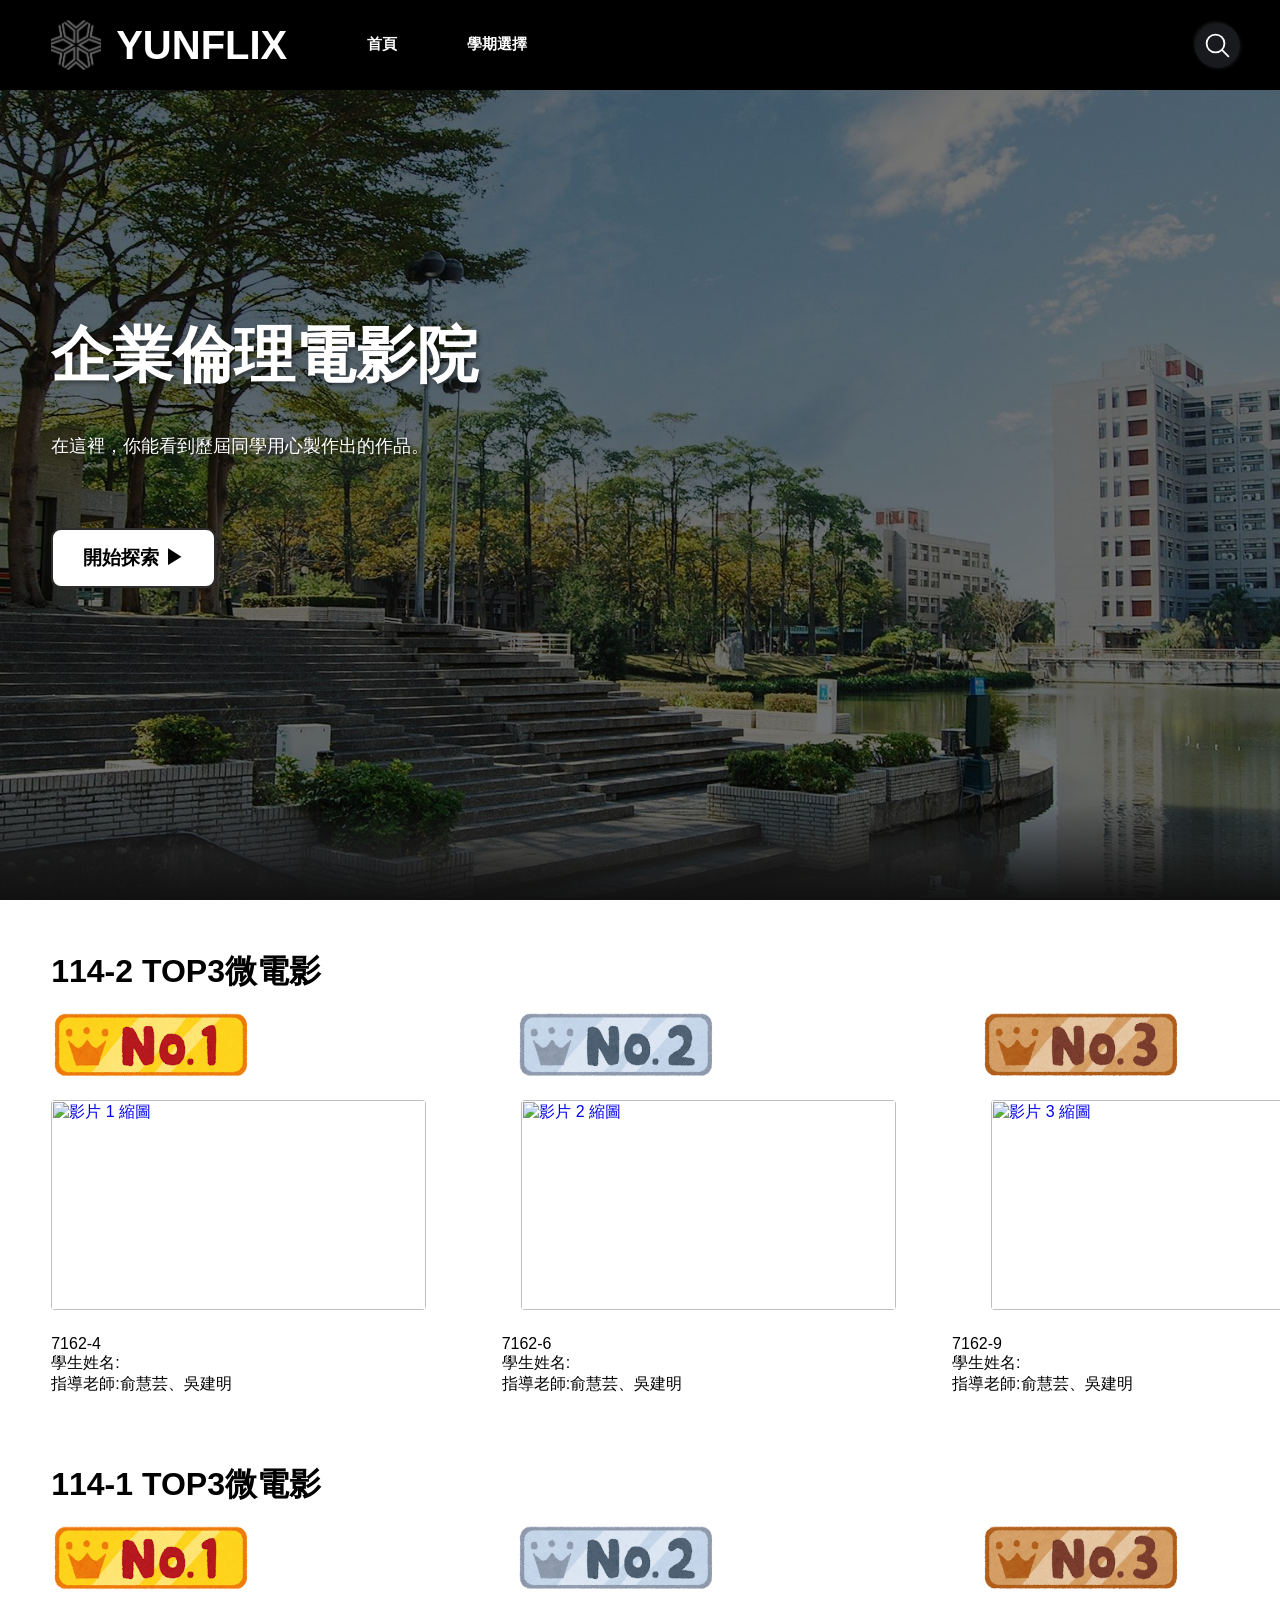
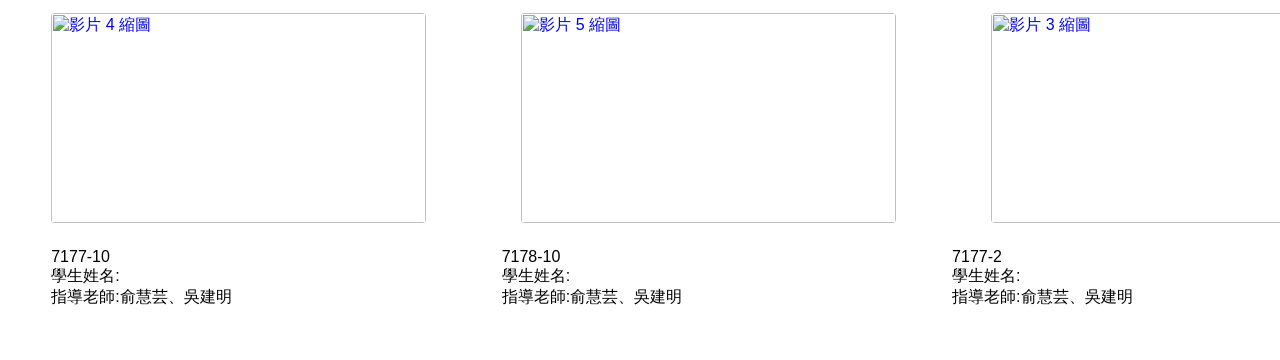
==== 企業倫理/index.html @ 4ac6d9a0 "Add files via upload" ====
<html lang="zh-TW">
<!-- 網頁標題 -->
<head>
    <meta charset="UTF-8">
    <meta name="viewport" content="width=device-width, initial-scale=1.0">
    <title>雲林科技大學企業倫理</title>
    <link rel="stylesheet" href="style_index.css">
</head>
<body>
    <nav id="navbar" class="navbar nav-color">
        <div class="nav-left">
            <img src="NYUST.png" class="logo-pic">
            <h1 class="logo">YUNFLIX</h1>
            <div class="button-style">
                <a href="index.html" button class="nav-button">首頁</a></button>
                <div class="dropdown">
                    <button class="nav-button">學期選擇</button>
                    <div class="dropdown-content">
                        <a href="114-2.html">114-2 學期</a>
                        <a href="114-1.html">114-1 學期</a>
                        <a href="113-2.html">113-2 學期</a>
                        <a href="113-1.html">113-1 學期</a>
                    </div>
                </div>
            </div>
            <div class="container">
                <input type="text" name="text" class="input" required="" placeholder="學期編號、學生姓名、指導老師姓名">
                <div class="icon">
                    <svg xmlns="http://www.w3.org/2000/svg" class="ionicon" viewBox="0 0 512 512">
                    <title>Search</title>
                    <path d="M221.09 64a157.09 157.09 0 10157.09 157.09A157.1 157.1 0 00221.09 64z" fill="none" stroke="currentColor" stroke-miterlimit="10" stroke-width="32"></path>
                    <path fill="none" stroke="currentColor" stroke-linecap="round" stroke-miterlimit="10" stroke-width="32" d="M338.29 338.29L448 448"></path>
                    </svg>
                </div>
            </div>
        </div>
    </nav>
    <header class="hero">
        <div class="hero-content">
            <h2 class="hero-title">企業倫理電影院</h2>
            <p class="hero-description">
                在這裡，你能看到歷屆同學用心製作出的作品。
            </p>
            <div class="hero-button">        
                <button class="boton-elegante">開始探索 ▶</button>
            </div>
        </div>
        <div class="hero-fade-bottom"></div>
    </header>
    <main class="main-content">
        <div class="row">
            <h2>114-2 TOP3微電影</h2>
            <div class="rank-icon">
                <img src="ranking01.png">
                <img src="ranking02.png">
                <img src="ranking03.png">
            </div>
            <div class="row-posters">
                <a href="https://www.youtube.com/watch?v=0iac3_y9o28" target="_blank" class="poster">
                    <img src="https://img.youtube.com/vi/0iac3_y9o28/hqdefault.jpg" alt="影片 1 縮圖">
                </a>
                <a href="https://www.youtube.com/watch?v=hnkVK4Vulpc" target="_blank" class="poster">
                    <img src="https://img.youtube.com/vi/hnkVK4Vulpc/hqdefault.jpg" alt="影片 2 縮圖">
                </a>
                <a href=https://www.youtube.com/watch?v=MMU4otiBTv4" target="_blank" class="poster">
                    <img src="https://img.youtube.com/vi/MMU4otiBTv4/hqdefault.jpg" alt="影片 3 縮圖">
                </a>
            </div>
            <div class="row-text">
                <p>7162-4
                <br>學生姓名:
                <br>指導老師:俞慧芸、吳建明</p>
                <p>7162-6
                <br>學生姓名:
                <br>指導老師:俞慧芸、吳建明</p>
                <p>7162-9
                <br>學生姓名:
                <br>指導老師:俞慧芸、吳建明</p>
            </div>
            <h2>114-1 TOP3微電影</h2>
            <div class="rank-icon">
                <img src="ranking01.png">
                <img src="ranking02.png">
                <img src="ranking03.png">
            </div>
            <div class="row-posters">
                <a href="https://www.youtube.com/watch?v=oFm83JUQUEs" target="_blank" class="poster">
                    <img src="https://img.youtube.com/vi/oFm83JUQUEs/hqdefault.jpg" alt="影片 4 縮圖">
                </a>
                <a href="https://www.youtube.com/watch?v=_SHQ0mOnX38" target="_blank" class="poster">
                    <img src="https://img.youtube.com/vi/_SHQ0mOnX38/hqdefault.jpg" alt="影片 5 縮圖">
                </a>
                <a href="https://www.youtube.com/watch?v=GKatRXmMfS0" target="_blank" class="poster">
                    <img src="https://img.youtube.com/vi/GKatRXmMfS0/hqdefault.jpg" alt="影片 3 縮圖">
                </a>
            </div>
            <div class="row-text">
                <p>7177-10
                <br>學生姓名:
                <br>指導老師:俞慧芸、吳建明</p>
                <p>7178-10
                <br>學生姓名:
                <br>指導老師:俞慧芸、吳建明</p>
                <p>7177-2
                <br>學生姓名:
                <br>指導老師:俞慧芸、吳建明</p>
            </div>
        </div>
    </main>
    <script src="script_index.js"></script>
</body>
</html>
---- 企業倫理/style_index.css ----
/* 全域視窗調整 */
* {
    margin: 0;
    padding: 0;
    box-sizing: border-box;
}
/* 全域風格設定 */
body {
    font-family: 'Helvetica Neue', Helvetica, Arial, sans-serif;
    background-color: white;
    color: black;
}
/* 導覽列布局 */
.navbar {
    position: fixed;
    top: 0;
    width: 100%;
    padding: 20px 4%;
    display: flex;
    justify-content: space-between;
    align-items: center;
    z-index: 100;
    transition: background-color 0.3s ease;
}
/* 導覽列風格 */
.navbar.nav-color {
    background-color: black;
}
/* LOGO和選單布局 */
.nav-left {
    display: flex;
    align-items: center;
}
/* LOGO圖片風格 */
.logo-pic {
    width: 50px;      
    height: 50px;    
    margin-right: 15px; 
    object-fit: contain; 
}
/* LOGO文字風格 */
.logo {
    color: white;
    font-size: 2.5rem;
    font-weight: bold;
    margin-right: 40px;
    cursor: pointer;
}
/* 按鈕風格 */
.nav-button {
  color: white;
  text-decoration: none;
  font-size: 15px;
  border: none;
  background: none;
  font-weight: 600;
  font-family: 'Poppins', sans-serif;
}

.nav-button::before {
  margin-left: auto;
}

.nav-button::after {
  content: '';
  width: 0%;
  height: 2px;
  background: #ffffff;
  display: block;
  transition: 0.5s;
}

.nav-button:hover::after{
  width: 100%;
}
.button-style{
    display: flex;
    gap: 70px; 
    margin-left: 40px;
}
.dropdown {
    position: relative;
    display: inline-block;
}


.dropdown-content {
    display: none;
    position: absolute;
    background-color: #191A1E;
    min-width: 140px;          
    box-shadow: 0px 8px 16px rgba(0, 0, 0, 0.5); 
    border-radius: 8px;        
    z-index: 100;              
    margin-top: 5px;          
}

.dropdown-content a {
    color: white;
    padding: 12px 16px;
    text-decoration: none;
    display: block;
    font-size: 14px;
    transition: 0.2s; 
}

.dropdown-content a:hover {
    background-color: #333333;
    border-radius: 8px; 
}

.dropdown:hover .dropdown-content {
    display: block;
}
/* 搜尋欄 */
.container {
  position: absolute; 
  right: 40px;
  --size-button: 45px;
  color: white;
}

.input {
  padding-left: var(--size-button);
  height: var(--size-button);
  font-size: 15px;
  border: none;
  color: #fff;
  outline: none;
  width: var(--size-button);
  transition: all ease 0.3s;
  background-color: #191A1E;
  box-shadow: 1.5px 1.5px 3px #0e0e0e, -1.5px -1.5px 3px rgb(95 94 94 / 25%), inset 0px 0px 0px #0e0e0e, inset 0px -0px 0px #5f5e5e;
  border-radius: 50px;
  cursor: pointer;
}

.input:focus,
.input:not(:invalid) {
  width: 320px;
  cursor: text;
  box-shadow: 0px 0px 0px #0e0e0e, 0px 0px 0px rgb(95 94 94 / 25%), inset 1.5px 1.5px 3px #0e0e0e, inset -1.5px -1.5px 3px #5f5e5e;
}

.input:focus + .icon,
.input:not(:invalid) + .icon {
  pointer-events: all;
  cursor: pointer;
}

.container .icon {
  position: absolute;
  width: var(--size-button);
  height: var(--size-button);
  top: 0;
  left: 0;
  padding: 8px;
  pointer-events: none;
}

.container .icon svg {
  width: 100%;
  height: 100%;
}
/* hover視窗調整 */
.hero {
    position: relative;
    height: 100vh;
    background-image: url('NYUST.jpg'); 
    background-size: cover;
    background-position: center center;
    object-fit: contain;
}
/* hover所有風格 */
.hero-content {
    position: absolute;
    top: 35%;
    left: 4%;
    max-width: 500px;
    z-index: 2;
}
/* 針對hover裡的標題風格 */
.hero-title {
    font-size: 3.8rem;
    font-weight: 800;
    margin-bottom: 0.5rem;
    color: white;
    margin-bottom: 2rem;
    text-shadow: 2px 2px 4px rgba(0,0,0,0.45);
    
}
/*hover簡介風格 */
.hero-description {
    font-size: 1.1rem;
    line-height: 2;
    margin-bottom: 1.5rem;
    color: white;
    text-shadow: 2px 2px 4px rgba(0,0,0,0.45);
}
/* hero播放鍵位置 */
.hero-button{
    position: absolute; 
    bottom: -100px;
}
/* hero播放鍵風格 */
.boton-elegante {
  padding: 15px 30px;
  border: 2px solid #2c2c2c;
  background-color: #ffffff;
  color: #000000;
  font-size: 1.2rem;
  cursor: pointer;
  border-radius: 10px;
  transition: all 0.4s ease;
  outline: none;
  position: relative;
  overflow: hidden;
  font-weight: bold;
}

.boton-elegante::after {
  content: "";
  position: absolute;
  top: 0;
  left: 0;
  width: 100%;
  height: 100%;
  transform: scale(0);
  transition: transform 0.5s ease;
}

.boton-elegante:hover::after {
  transform: scale(4);
}

.boton-elegante:hover {
  border-color: #666666;
  background: #dedede;
}
/* hover底部漸變 */
.hero-fade-bottom {
    position: absolute;
    bottom: 0;
    width: 100%;
    height: 6rem;
    background-image: linear-gradient(
        180deg,
        transparent,
        rgba(37, 37, 37, 0.61),
        #111
    );
}
/* 片單列視窗調整 */
.main-content {
    padding: 0 4%;
    margin-top: 50px;
    position: relative;
    z-index: 3;
}
/* 片單和片單之間間距 */
.row {
    margin-bottom: 2rem;
}
/* 片單標題風格 */
.row h2 {
    font-size: 2rem;
    margin-top: 3rem;
    margin-bottom: 1rem;
}
.rank-icon{
    display: flex;
    gap: 265px;
}
.rank-icon img{
    width: 200px;
    height:70px;
}
/* 片單格式 */
.row-posters {
    display: flex;
    padding: 20px 0;
    gap: 95px;
    scroll-behavior: smooth;
    margin-bottom:0
}

/* 海報風格 */
.poster {
    min-width: 375px;
    height: 210px;
    border-radius: 4px;
    transition: transform 450ms;
    cursor: pointer;
    overflow: hidden; 
    display: block;
}
.poster img {
    width: 100%;
    height: 100%;
    object-fit: cover; /* 讓圖片自動裁切、填滿框框且不變形 */
    display: block;
}  
/* 海報滑鼠懸停特效 */
.poster:hover {
    transform: scale(1.08); 
    color: white;
    box-shadow: 0 4px 15px rgba(0,0,0,0.5);
}
.row-text{
    display: flex;
    padding: 5px 0 20px 0;
    gap:270px;
}
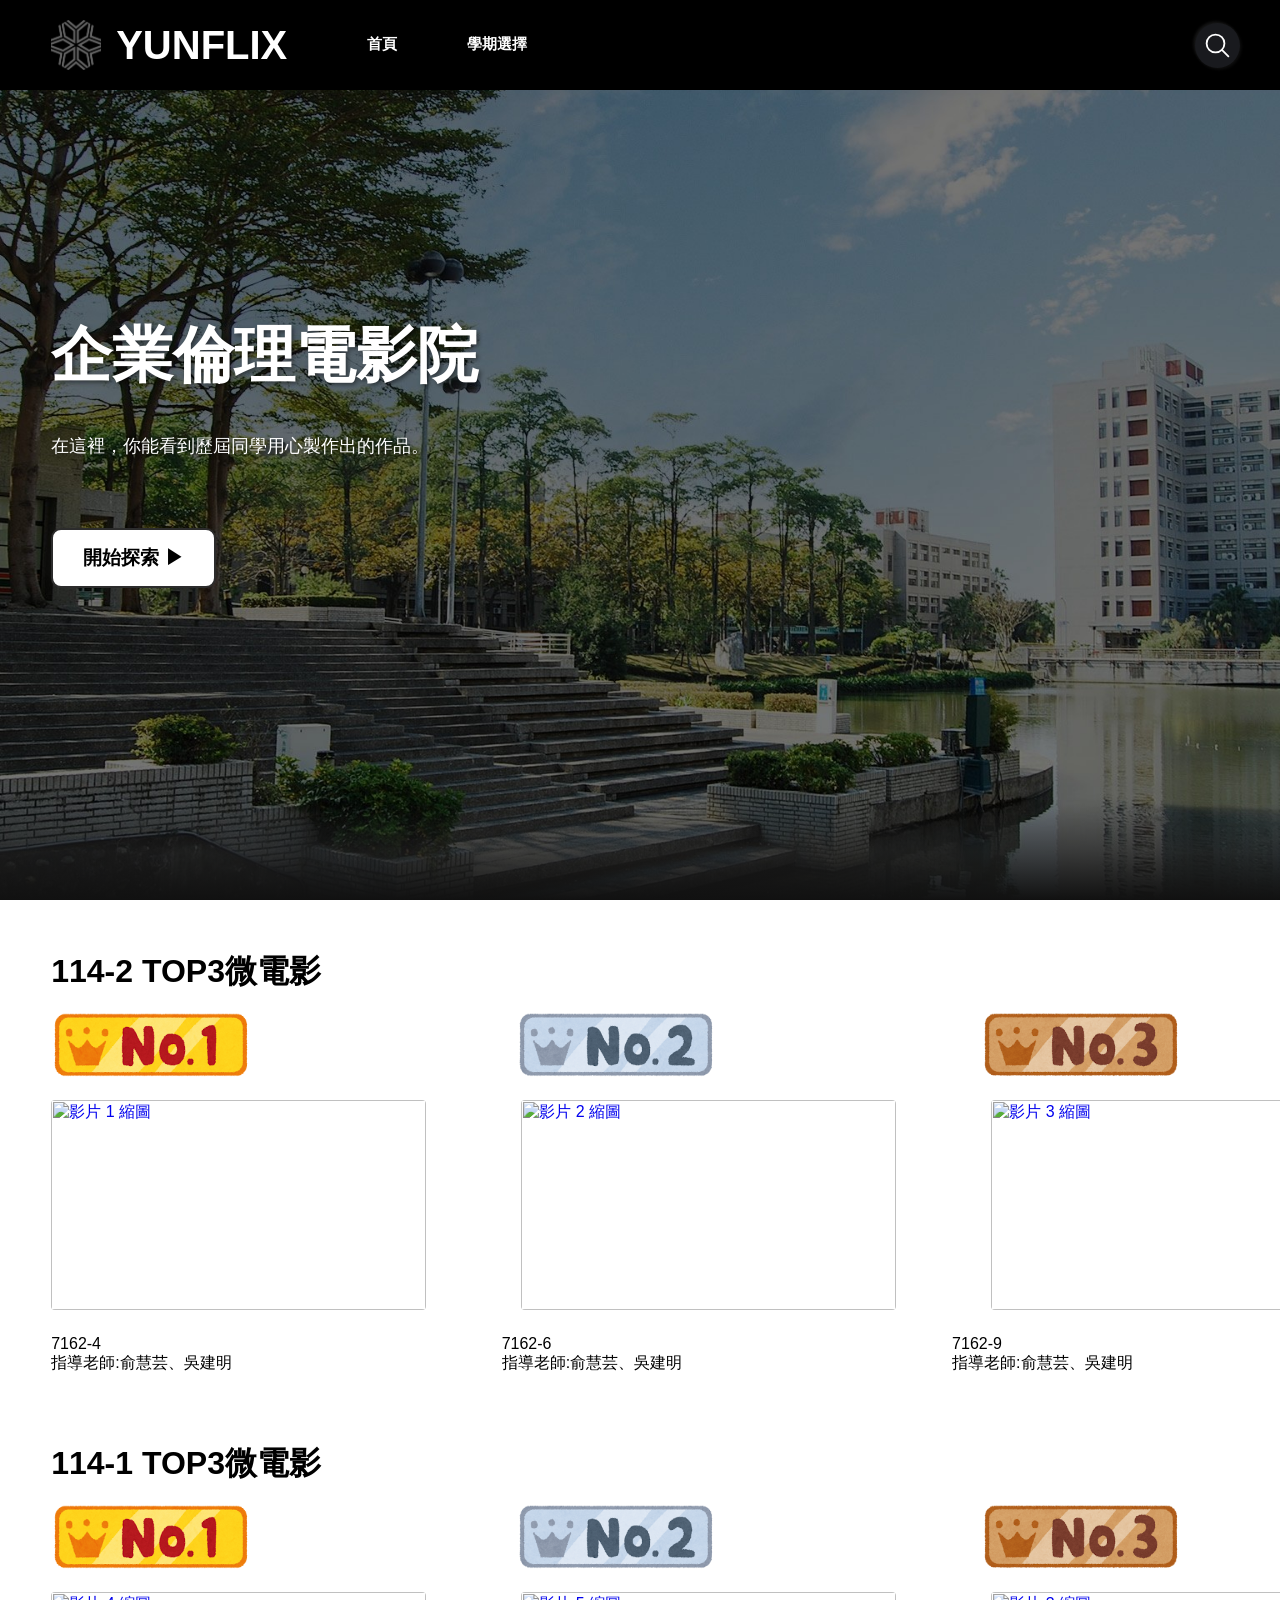
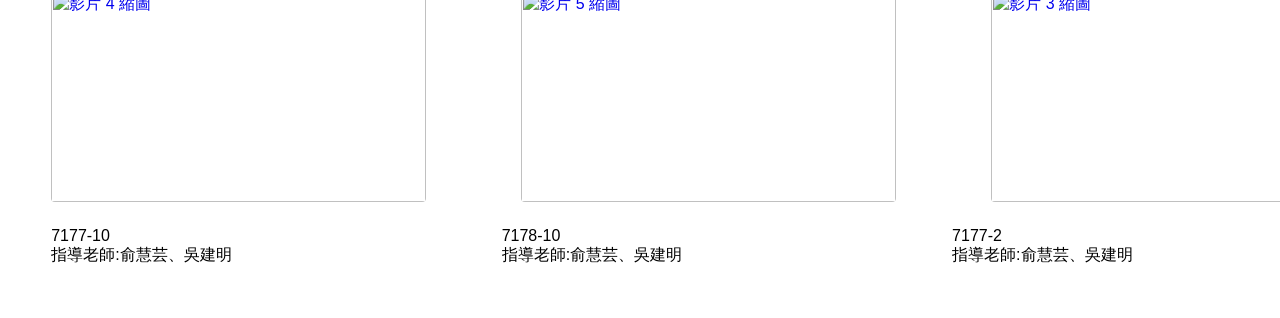
==== commit c75cc7b5: "Update index.html" ====
--- a/企業倫理/index.html
+++ b/企業倫理/index.html
@@ -18,8 +18,6 @@
                     <div class="dropdown-content">
                         <a href="114-2.html">114-2 學期</a>
                         <a href="114-1.html">114-1 學期</a>
-                        <a href="113-2.html">113-2 學期</a>
-                        <a href="113-1.html">113-1 學期</a>
                     </div>
                 </div>
             </div>
@@ -68,13 +66,10 @@
             </div>
             <div class="row-text">
                 <p>7162-4
-                <br>學生姓名:
                 <br>指導老師:俞慧芸、吳建明</p>
                 <p>7162-6
-                <br>學生姓名:
                 <br>指導老師:俞慧芸、吳建明</p>
                 <p>7162-9
-                <br>學生姓名:
                 <br>指導老師:俞慧芸、吳建明</p>
             </div>
             <h2>114-1 TOP3微電影</h2>
@@ -96,13 +91,10 @@
             </div>
             <div class="row-text">
                 <p>7177-10
-                <br>學生姓名:
                 <br>指導老師:俞慧芸、吳建明</p>
                 <p>7178-10
-                <br>學生姓名:
                 <br>指導老師:俞慧芸、吳建明</p>
                 <p>7177-2
-                <br>學生姓名:
                 <br>指導老師:俞慧芸、吳建明</p>
             </div>
         </div>
@@ -110,4 +102,4 @@
     <script src="script_index.js"></script>
 </body>
 </html>
-    +    
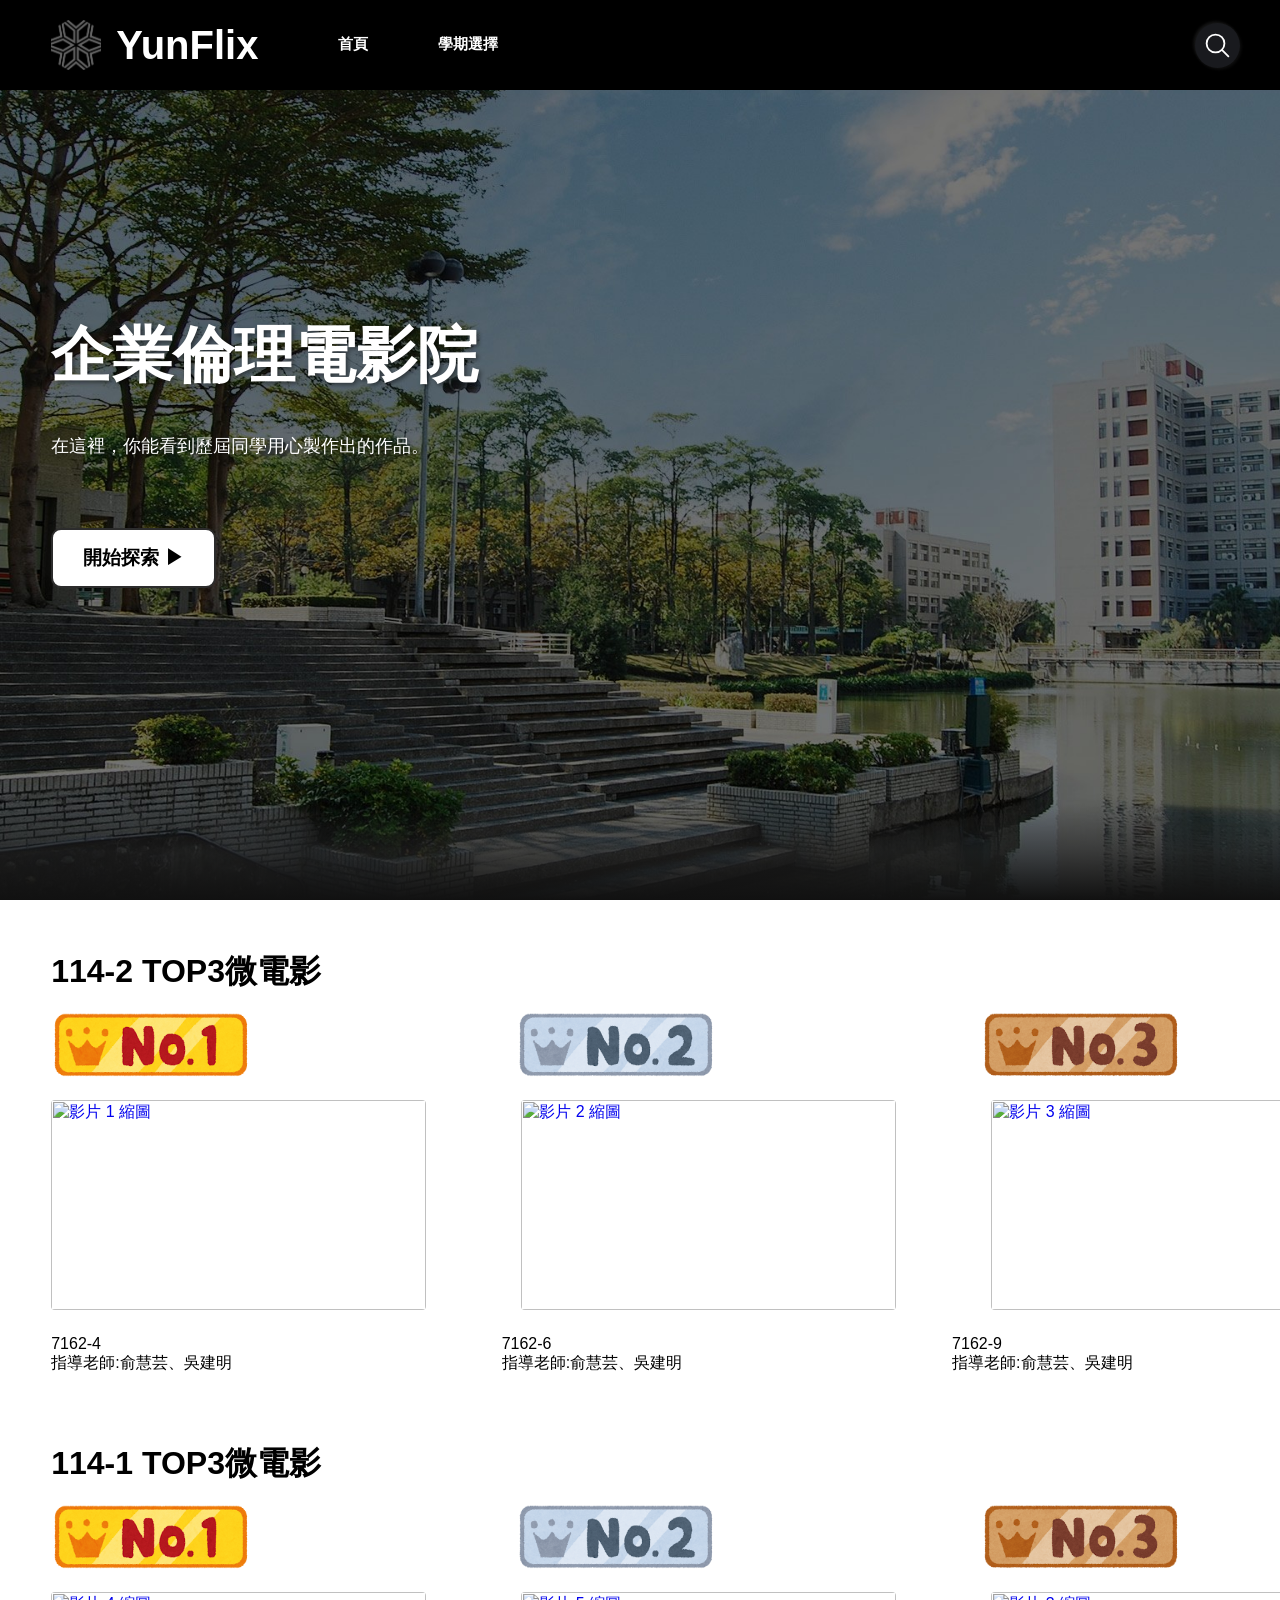
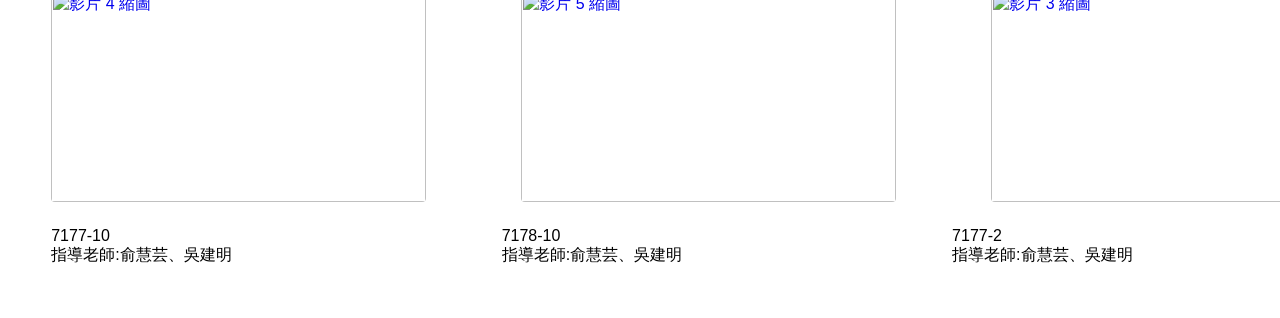
==== commit 6ff7d165: "Update index.html" ====
--- a/企業倫理/index.html
+++ b/企業倫理/index.html
@@ -10,7 +10,7 @@
     <nav id="navbar" class="navbar nav-color">
         <div class="nav-left">
             <img src="NYUST.png" class="logo-pic">
-            <h1 class="logo">YUNFLIX</h1>
+            <h1 class="logo">YunFlix</h1>
             <div class="button-style">
                 <a href="index.html" button class="nav-button">首頁</a></button>
                 <div class="dropdown">
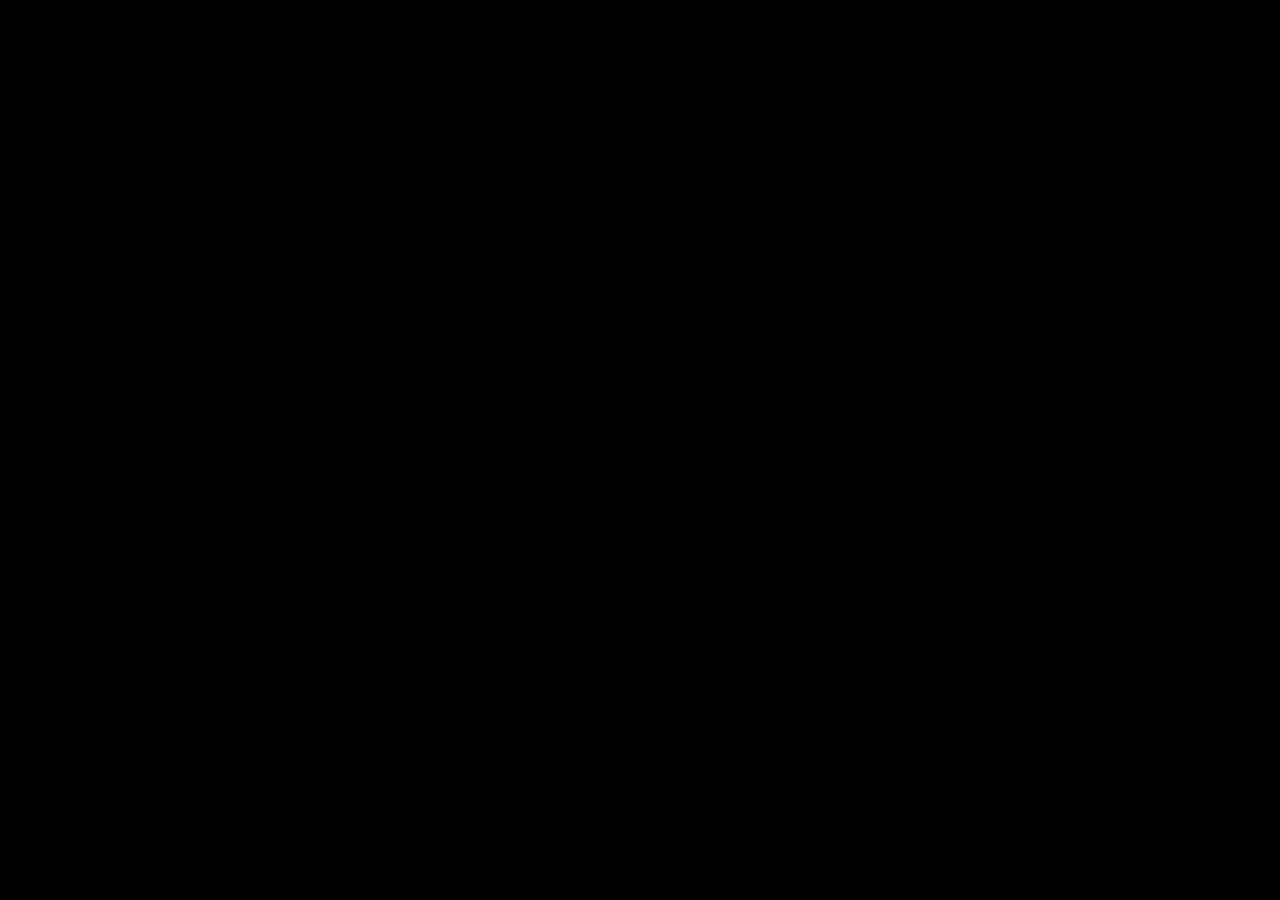
==== commit 552a9368: "Add files via upload" ====
--- a/企業倫理/index.html
+++ b/企業倫理/index.html
@@ -1,5 +1,4 @@
 <html lang="zh-TW">
-<!-- 網頁標題 -->
 <head>
     <meta charset="UTF-8">
     <meta name="viewport" content="width=device-width, initial-scale=1.0">
@@ -7,99 +6,36 @@
     <link rel="stylesheet" href="style_index.css">
 </head>
 <body>
-    <nav id="navbar" class="navbar nav-color">
-        <div class="nav-left">
-            <img src="NYUST.png" class="logo-pic">
-            <h1 class="logo">YunFlix</h1>
-            <div class="button-style">
-                <a href="index.html" button class="nav-button">首頁</a></button>
-                <div class="dropdown">
-                    <button class="nav-button">學期選擇</button>
-                    <div class="dropdown-content">
-                        <a href="114-2.html">114-2 學期</a>
-                        <a href="114-1.html">114-1 學期</a>
-                    </div>
-                </div>
-            </div>
-            <div class="container">
-                <input type="text" name="text" class="input" required="" placeholder="學期編號、學生姓名、指導老師姓名">
-                <div class="icon">
-                    <svg xmlns="http://www.w3.org/2000/svg" class="ionicon" viewBox="0 0 512 512">
-                    <title>Search</title>
-                    <path d="M221.09 64a157.09 157.09 0 10157.09 157.09A157.1 157.1 0 00221.09 64z" fill="none" stroke="currentColor" stroke-miterlimit="10" stroke-width="32"></path>
-                    <path fill="none" stroke="currentColor" stroke-linecap="round" stroke-miterlimit="10" stroke-width="32" d="M338.29 338.29L448 448"></path>
-                    </svg>
-                </div>
-            </div>
+
+    <!-- 開場動畫 -->
+    <div id="intro-screen">
+        <div class="intro-container">
+            <!-- 替換這裡的 src 路徑，放上你的 Logo 圖片 -->
+            <img src="NYUST.png" alt="Logo">
+            <span class="intro-text">YunFlix</span>
         </div>
-    </nav>
-    <header class="hero">
-        <div class="hero-content">
-            <h2 class="hero-title">企業倫理電影院</h2>
-            <p class="hero-description">
-                在這裡，你能看到歷屆同學用心製作出的作品。
-            </p>
-            <div class="hero-button">        
-                <button class="boton-elegante">開始探索 ▶</button>
-            </div>
+    </div>
+
+    <!-- 選擇頁面 -->
+    <div id="selection-screen">
+        <div class="selection-logo">
+            <!-- 選單上的靜態 Logo，一樣把 src 替換掉 -->
+            <img src="NYUST.png" alt="Logo">
+            <span>YunFlix</span>
         </div>
-        <div class="hero-fade-bottom"></div>
-    </header>
-    <main class="main-content">
-        <div class="row">
-            <h2>114-2 TOP3微電影</h2>
-            <div class="rank-icon">
-                <img src="ranking01.png">
-                <img src="ranking02.png">
-                <img src="ranking03.png">
-            </div>
-            <div class="row-posters">
-                <a href="https://www.youtube.com/watch?v=0iac3_y9o28" target="_blank" class="poster">
-                    <img src="https://img.youtube.com/vi/0iac3_y9o28/hqdefault.jpg" alt="影片 1 縮圖">
-                </a>
-                <a href="https://www.youtube.com/watch?v=hnkVK4Vulpc" target="_blank" class="poster">
-                    <img src="https://img.youtube.com/vi/hnkVK4Vulpc/hqdefault.jpg" alt="影片 2 縮圖">
-                </a>
-                <a href=https://www.youtube.com/watch?v=MMU4otiBTv4" target="_blank" class="poster">
-                    <img src="https://img.youtube.com/vi/MMU4otiBTv4/hqdefault.jpg" alt="影片 3 縮圖">
-                </a>
-            </div>
-            <div class="row-text">
-                <p>7162-4
-                <br>指導老師:俞慧芸、吳建明</p>
-                <p>7162-6
-                <br>指導老師:俞慧芸、吳建明</p>
-                <p>7162-9
-                <br>指導老師:俞慧芸、吳建明</p>
-            </div>
-            <h2>114-1 TOP3微電影</h2>
-            <div class="rank-icon">
-                <img src="ranking01.png">
-                <img src="ranking02.png">
-                <img src="ranking03.png">
-            </div>
-            <div class="row-posters">
-                <a href="https://www.youtube.com/watch?v=oFm83JUQUEs" target="_blank" class="poster">
-                    <img src="https://img.youtube.com/vi/oFm83JUQUEs/hqdefault.jpg" alt="影片 4 縮圖">
-                </a>
-                <a href="https://www.youtube.com/watch?v=_SHQ0mOnX38" target="_blank" class="poster">
-                    <img src="https://img.youtube.com/vi/_SHQ0mOnX38/hqdefault.jpg" alt="影片 5 縮圖">
-                </a>
-                <a href="https://www.youtube.com/watch?v=GKatRXmMfS0" target="_blank" class="poster">
-                    <img src="https://img.youtube.com/vi/GKatRXmMfS0/hqdefault.jpg" alt="影片 3 縮圖">
-                </a>
-            </div>
-            <div class="row-text">
-                <p>7177-10
-                <br>指導老師:俞慧芸、吳建明</p>
-                <p>7178-10
-                <br>指導老師:俞慧芸、吳建明</p>
-                <p>7177-2
-                <br>指導老師:俞慧芸、吳建明</p>
-            </div>
+        
+        <div class="button-group">
+            <a href="cindex.html" class="btn">電腦版</a>
+            <a href="mobile.html" class="btn">手機版</a>
         </div>
-    </main>
-    <script src="script_index.js"></script>
+    </div>
+
+    <script>
+        // 設定 2.6 秒後，將動畫圖層完全隱藏，確保下方的按鈕可以被點擊
+        setTimeout(function() {
+            document.getElementById('intro-screen').style.display = 'none';
+        }, 2600);
+    </script>
+
 </body>
-</html>
-    
+</html>
--- a/企業倫理/style_index.css
+++ b/企業倫理/style_index.css
@@ -1,313 +1,92 @@
-/* 全域視窗調整 */
-* {
+body {
     margin: 0;
-    padding: 0;
-    box-sizing: border-box;
+    background-color: #111;
+    color: white;
+    font-family: 'Helvetica Neue', Helvetica, Arial, sans-serif;
+    overflow: hidden; /* 防止動畫過程中出現捲軸 */
 }
-/* 全域風格設定 */
-body {
-    font-family: 'Helvetica Neue', Helvetica, Arial, sans-serif;
+
+#intro-screen {
+    position: fixed;
+    top: 0;
+    left: 0;
+    width: 100vw;
+    height: 100vh;
+    background-color: black;
+    display: flex;
+    justify-content: center;
+    align-items: center;
+    z-index: 9999; 
+}
+
+.intro-container {
+    display: flex;
+    align-items: center;
+    gap: 15px;     
+    animation: holdAndZoom 3s cubic-bezier(0.5, 0, 0.1, 1) forwards; 
+}
+
+.intro-container img {
+    width: 75px; 
+    height: 75px;
+    object-fit: contain;
+}
+
+.intro-text {
+    font-size: 3.5rem;
+    font-weight: 800;
+    letter-spacing: 2px;
+    color: white; 
+}
+
+@keyframes holdAndZoom {
+    0%   { transform: scale(0.8); opacity: 0; }  /* 0秒：一開始縮小透明 */
+    33%  { transform: scale(1); opacity: 1; }    /* 第 1 秒：漸進浮現完成 */
+    66%  { transform: scale(1); opacity: 1; }    /* 第 2 秒：靜止停留結束 */
+    73%  { transform: scale(0.95); opacity: 1; } /* 稍微蓄力向後縮 */
+    100% { transform: scale(30); opacity: 0; }   /* 第 3 秒：瞬間暴衝放大並消失 */
+}
+
+#selection-screen {
+    display: flex;
+    flex-direction: column;
+    align-items: center;
+    justify-content: center;
+    height: 100vh;
+    opacity: 0; 
+    animation: fadeIn 1s ease-out 2.8s forwards; 
+}
+
+@keyframes fadeIn {
+    to { opacity: 1; }
+}
+        
+.selection-logo {
+    display: flex;
+    align-items: center;
+    gap: 15px;
+    margin-bottom: 20px;
+}
+.selection-logo img { width: 75px; height: 75px; object-fit: contain; }
+.selection-logo span { font-size: 3rem; font-weight: bold; }
+
+.subtitle { margin-bottom: 30px; color: #aaa; font-size: 1.1rem; }
+.button-group { display: flex; flex-direction: column; gap: 20px; }
+.btn {
+    display: inline-block;
+    padding: 15px 50px;
+    font-size: 1.2rem;
+    font-weight: bold;
+    color: white;
+    background-color: #333;
+    text-decoration: none;
+    border-radius: 8px;
+    border: 2px solid #555;
+    text-align: center;
+    transition: 0.3s;
+}
+.btn:hover {
     background-color: white;
     color: black;
-}
-/* 導覽列布局 */
-.navbar {
-    position: fixed;
-    top: 0;
-    width: 100%;
-    padding: 20px 4%;
-    display: flex;
-    justify-content: space-between;
-    align-items: center;
-    z-index: 100;
-    transition: background-color 0.3s ease;
-}
-/* 導覽列風格 */
-.navbar.nav-color {
-    background-color: black;
-}
-/* LOGO和選單布局 */
-.nav-left {
-    display: flex;
-    align-items: center;
-}
-/* LOGO圖片風格 */
-.logo-pic {
-    width: 50px;      
-    height: 50px;    
-    margin-right: 15px; 
-    object-fit: contain; 
-}
-/* LOGO文字風格 */
-.logo {
-    color: white;
-    font-size: 2.5rem;
-    font-weight: bold;
-    margin-right: 40px;
-    cursor: pointer;
-}
-/* 按鈕風格 */
-.nav-button {
-  color: white;
-  text-decoration: none;
-  font-size: 15px;
-  border: none;
-  background: none;
-  font-weight: 600;
-  font-family: 'Poppins', sans-serif;
-}
-
-.nav-button::before {
-  margin-left: auto;
-}
-
-.nav-button::after {
-  content: '';
-  width: 0%;
-  height: 2px;
-  background: #ffffff;
-  display: block;
-  transition: 0.5s;
-}
-
-.nav-button:hover::after{
-  width: 100%;
-}
-.button-style{
-    display: flex;
-    gap: 70px; 
-    margin-left: 40px;
-}
-.dropdown {
-    position: relative;
-    display: inline-block;
-}
-
-
-.dropdown-content {
-    display: none;
-    position: absolute;
-    background-color: #191A1E;
-    min-width: 140px;          
-    box-shadow: 0px 8px 16px rgba(0, 0, 0, 0.5); 
-    border-radius: 8px;        
-    z-index: 100;              
-    margin-top: 5px;          
-}
-
-.dropdown-content a {
-    color: white;
-    padding: 12px 16px;
-    text-decoration: none;
-    display: block;
-    font-size: 14px;
-    transition: 0.2s; 
-}
-
-.dropdown-content a:hover {
-    background-color: #333333;
-    border-radius: 8px; 
-}
-
-.dropdown:hover .dropdown-content {
-    display: block;
-}
-/* 搜尋欄 */
-.container {
-  position: absolute; 
-  right: 40px;
-  --size-button: 45px;
-  color: white;
-}
-
-.input {
-  padding-left: var(--size-button);
-  height: var(--size-button);
-  font-size: 15px;
-  border: none;
-  color: #fff;
-  outline: none;
-  width: var(--size-button);
-  transition: all ease 0.3s;
-  background-color: #191A1E;
-  box-shadow: 1.5px 1.5px 3px #0e0e0e, -1.5px -1.5px 3px rgb(95 94 94 / 25%), inset 0px 0px 0px #0e0e0e, inset 0px -0px 0px #5f5e5e;
-  border-radius: 50px;
-  cursor: pointer;
-}
-
-.input:focus,
-.input:not(:invalid) {
-  width: 320px;
-  cursor: text;
-  box-shadow: 0px 0px 0px #0e0e0e, 0px 0px 0px rgb(95 94 94 / 25%), inset 1.5px 1.5px 3px #0e0e0e, inset -1.5px -1.5px 3px #5f5e5e;
-}
-
-.input:focus + .icon,
-.input:not(:invalid) + .icon {
-  pointer-events: all;
-  cursor: pointer;
-}
-
-.container .icon {
-  position: absolute;
-  width: var(--size-button);
-  height: var(--size-button);
-  top: 0;
-  left: 0;
-  padding: 8px;
-  pointer-events: none;
-}
-
-.container .icon svg {
-  width: 100%;
-  height: 100%;
-}
-/* hover視窗調整 */
-.hero {
-    position: relative;
-    height: 100vh;
-    background-image: url('NYUST.jpg'); 
-    background-size: cover;
-    background-position: center center;
-    object-fit: contain;
-}
-/* hover所有風格 */
-.hero-content {
-    position: absolute;
-    top: 35%;
-    left: 4%;
-    max-width: 500px;
-    z-index: 2;
-}
-/* 針對hover裡的標題風格 */
-.hero-title {
-    font-size: 3.8rem;
-    font-weight: 800;
-    margin-bottom: 0.5rem;
-    color: white;
-    margin-bottom: 2rem;
-    text-shadow: 2px 2px 4px rgba(0,0,0,0.45);
-    
-}
-/*hover簡介風格 */
-.hero-description {
-    font-size: 1.1rem;
-    line-height: 2;
-    margin-bottom: 1.5rem;
-    color: white;
-    text-shadow: 2px 2px 4px rgba(0,0,0,0.45);
-}
-/* hero播放鍵位置 */
-.hero-button{
-    position: absolute; 
-    bottom: -100px;
-}
-/* hero播放鍵風格 */
-.boton-elegante {
-  padding: 15px 30px;
-  border: 2px solid #2c2c2c;
-  background-color: #ffffff;
-  color: #000000;
-  font-size: 1.2rem;
-  cursor: pointer;
-  border-radius: 10px;
-  transition: all 0.4s ease;
-  outline: none;
-  position: relative;
-  overflow: hidden;
-  font-weight: bold;
-}
-
-.boton-elegante::after {
-  content: "";
-  position: absolute;
-  top: 0;
-  left: 0;
-  width: 100%;
-  height: 100%;
-  transform: scale(0);
-  transition: transform 0.5s ease;
-}
-
-.boton-elegante:hover::after {
-  transform: scale(4);
-}
-
-.boton-elegante:hover {
-  border-color: #666666;
-  background: #dedede;
-}
-/* hover底部漸變 */
-.hero-fade-bottom {
-    position: absolute;
-    bottom: 0;
-    width: 100%;
-    height: 6rem;
-    background-image: linear-gradient(
-        180deg,
-        transparent,
-        rgba(37, 37, 37, 0.61),
-        #111
-    );
-}
-/* 片單列視窗調整 */
-.main-content {
-    padding: 0 4%;
-    margin-top: 50px;
-    position: relative;
-    z-index: 3;
-}
-/* 片單和片單之間間距 */
-.row {
-    margin-bottom: 2rem;
-}
-/* 片單標題風格 */
-.row h2 {
-    font-size: 2rem;
-    margin-top: 3rem;
-    margin-bottom: 1rem;
-}
-.rank-icon{
-    display: flex;
-    gap: 265px;
-}
-.rank-icon img{
-    width: 200px;
-    height:70px;
-}
-/* 片單格式 */
-.row-posters {
-    display: flex;
-    padding: 20px 0;
-    gap: 95px;
-    scroll-behavior: smooth;
-    margin-bottom:0
-}
-
-/* 海報風格 */
-.poster {
-    min-width: 375px;
-    height: 210px;
-    border-radius: 4px;
-    transition: transform 450ms;
-    cursor: pointer;
-    overflow: hidden; 
-    display: block;
-}
-.poster img {
-    width: 100%;
-    height: 100%;
-    object-fit: cover; /* 讓圖片自動裁切、填滿框框且不變形 */
-    display: block;
-}  
-/* 海報滑鼠懸停特效 */
-.poster:hover {
-    transform: scale(1.08); 
-    color: white;
-    box-shadow: 0 4px 15px rgba(0,0,0,0.5);
-}
-.row-text{
-    display: flex;
-    padding: 5px 0 20px 0;
-    gap:270px;
+    border-color: white;
 }
